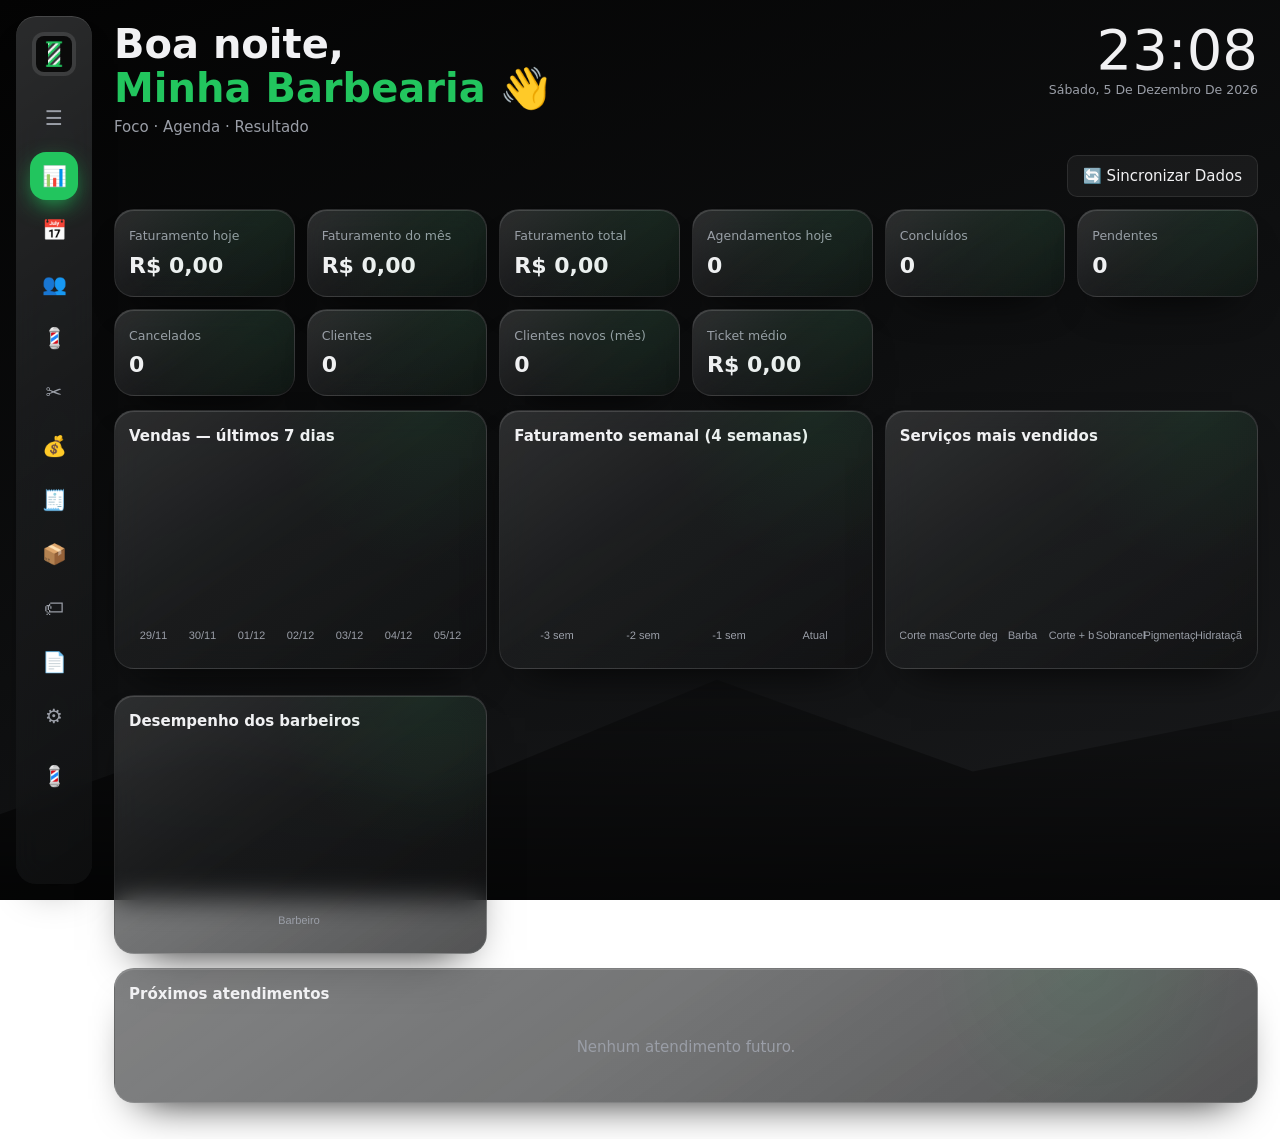
==== index.html @ fa01757b "Add files via upload" ====
<!DOCTYPE html><html lang="pt-BR"><head><meta charset="utf-8"><meta name="viewport" content="width=device-width,initial-scale=1,viewport-fit=cover"><title>Barber Dashboard PRO</title><link rel="manifest" href="manifest.json"><meta name="theme-color" content="#0a0a0a"><link rel="icon" href="assets/icons/icon-192.png"><link rel="apple-touch-icon" href="assets/icons/icon-192.png"><link rel="stylesheet" href="assets/css/style.css"></head><body>
<div id="splash"><b>BARBER</b><span>DASHBOARD PRO</span></div>
<aside id="side"><div class="brand"><img id="logo" alt=""><div><b id="bn">Barber Dashboard</b><small>PRO</small></div></div><nav id="nav"></nav></aside>
<main><div id="top"><div class="tl"><input id="gs" placeholder="Buscar cliente..."><div class="who"><span id="wn"></span><img id="wl" alt=""></div></div><div class="td"><div><h1 id="gr"></h1><p>Foco · Agenda · Resultado</p></div><div class="clk"><b id="ck"></b><small id="dt"></small></div></div></div><div id="synbar"><small id="syncinfo"></small><button id="sync" class="btn g" type="button">🔄 Sincronizar Dados</button></div><div id="view"></div></main><div id="modal" hidden></div><div id="toasts"></div>
<script src="assets/js/app.js"></script></body></html>
---- assets/css/style.css ----
:root{--bg:#0b0f1a;--card:#131a2b;--bd:#232d45;--tx:#e8ecf6;--mu:#8b97b5;--ac:#7c5cff;--ok:#22c55e;--er:#ef4444;--wa:#f59e0b}
[data-theme=light]{--bg:#f2f4fa;--card:#fff;--bd:#dde2ef;--tx:#151a2c;--mu:#5d6885}
*{box-sizing:border-box}body{margin:0;font:15px/1.5 system-ui,Segoe UI,Roboto,sans-serif;background:var(--bg);color:var(--tx);display:flex;min-height:100vh}
#splash{position:fixed;inset:0;background:#0b0f1a;color:#fff;display:flex;flex-direction:column;align-items:center;justify-content:center;z-index:99;transition:opacity .6s;letter-spacing:.3em}#splash b{font-size:34px}#splash span{font-size:12px;color:var(--ac)}#splash.off{opacity:0;pointer-events:none}
#side{width:230px;background:var(--card);border-right:1px solid var(--bd);padding:16px 10px;position:sticky;top:0;height:100vh;overflow:auto;flex:none}
.brand{display:flex;gap:10px;align-items:center;padding:4px 8px 16px}.brand img{width:38px;height:38px;border-radius:10px;object-fit:cover;background:var(--ac)}.brand small{display:block;color:var(--ac);font-weight:700;letter-spacing:.2em;font-size:10px}
#nav button{display:block;width:100%;text-align:left;background:none;border:0;color:var(--mu);padding:10px 12px;border-radius:10px;cursor:pointer;font:inherit;transition:.2s}#nav button:hover{background:var(--bg);color:var(--tx)}#nav button.on{background:var(--ac);color:#fff;box-shadow:0 6px 20px -8px var(--ac)}
main{flex:1;padding:22px;min-width:0;max-width:1200px}.bar{display:flex;gap:10px;align-items:center;flex-wrap:wrap;margin-bottom:14px}.bar h2{margin:0;flex:1}
.card{background:var(--card);border:1px solid var(--bd);border-radius:14px;padding:14px;margin-bottom:14px;overflow-x:auto;animation:in .3s}@keyframes in{from{opacity:0;transform:translateY(6px)}}
.grid{display:grid;grid-template-columns:repeat(auto-fit,minmax(170px,1fr));gap:12px;margin-bottom:14px}.kpi{background:var(--card);border:1px solid var(--bd);border-radius:14px;padding:14px}.kpi small{color:var(--mu)}.kpi b{display:block;font-size:22px;margin-top:2px}
.g2{display:grid;grid-template-columns:repeat(auto-fit,minmax(300px,1fr));gap:12px}canvas{width:100%;height:200px}
input,select,textarea{background:var(--bg);color:var(--tx);border:1px solid var(--bd);border-radius:10px;padding:9px 11px;font:inherit;max-width:100%}label{display:block;font-size:13px;color:var(--mu);margin:8px 0 3px}label input,label select,label textarea{width:100%;color:var(--tx)}
.btn{background:var(--ac);color:#fff;border:0;border-radius:10px;padding:9px 15px;cursor:pointer;font:inherit;transition:.2s}.btn:hover{filter:brightness(1.12);transform:translateY(-1px)}.btn.g{background:var(--bg);color:var(--tx);border:1px solid var(--bd)}.btn.d{background:var(--er)}
table{width:100%;border-collapse:collapse}th,td{text-align:left;padding:9px 8px;border-bottom:1px solid var(--bd);white-space:nowrap}th{color:var(--mu);font-size:12px;text-transform:uppercase}td.act{text-align:right}td.act button{background:none;border:0;cursor:pointer;color:var(--tx);font-size:15px;padding:2px 6px}
.tag{padding:2px 9px;border-radius:99px;font-size:12px;background:var(--bd)}.ok{background:#22c55e33;color:var(--ok)}.er{background:#ef444433;color:var(--er)}.wa{background:#f59e0b33;color:var(--wa)}
.empty{text-align:center;color:var(--mu);padding:30px}.mu{color:var(--mu)}
#modal{position:fixed;inset:0;background:#0009;display:flex;align-items:center;justify-content:center;z-index:50;padding:12px}#modal[hidden]{display:none}#modal .card{width:min(520px,100%);max-height:92vh;overflow:auto}.row2{display:grid;grid-template-columns:1fr 1fr;gap:10px}
#toasts{position:fixed;right:14px;bottom:14px;z-index:90}.toast{background:var(--ok);color:#fff;padding:10px 16px;border-radius:10px;margin-top:8px;animation:in .3s}.toast.e{background:var(--er)}
.swatch{display:flex;gap:8px;flex-wrap:wrap}.swatch button{width:32px;height:32px;border-radius:50%;border:2px solid var(--bd);cursor:pointer}
@media(max-width:760px){body{flex-direction:column}#side{position:fixed;bottom:0;top:auto;width:100%;height:auto;border:0;border-top:1px solid var(--bd);padding:6px;z-index:40}.brand{display:none}#nav{display:flex;overflow-x:auto;gap:4px}#nav button{white-space:nowrap;width:auto}main{padding:14px 12px 90px}.row2{grid-template-columns:1fr}}
/* ===== Layouts por tema ===== */
#top .tl,#top .td{display:none}#top{margin-bottom:16px}#side .brand div,#nav button span{display:none}#nav button i{font-style:normal;font-size:20px}
.hero{display:flex;justify-content:space-between;align-items:center;gap:12px}.hero .hi{font-size:60px}.hero h3{margin:0 0 4px;font-size:22px}
#side{z-index:5}#nav button{display:flex;align-items:center;justify-content:center;padding:0;text-align:center;width:48px;height:48px;border-radius:16px;flex:none}
@media(min-width:761px){#side{width:76px;margin:16px 0 16px 16px;height:calc(100vh - 32px);top:16px;border-radius:32px;padding:16px 10px;border:0;display:flex;flex-direction:column;align-items:center}.brand{padding:0 0 18px}.brand img{width:44px;height:44px;border-radius:50%}#nav{display:flex;flex-direction:column;gap:6px}}
/* CLARO: layout estilo painel branco + barra lateral preta */
body[data-theme=light]{--bg:#fff;--card:#f4f5f7;--bd:#e6e8ee;--tx:#111;--mu:#7a8194;--ac:#111827;background:#e9ebf0}
body[data-theme=light] #side{background:#0c0c0c}body[data-theme=light] #nav button{color:#9aa0ad}body[data-theme=light] #nav button:hover{background:#262626;color:#fff}body[data-theme=light] #nav button.on{background:#fff;color:#000;box-shadow:none}
body[data-theme=light] main{background:#fff;border-radius:28px;margin:16px;padding:22px;box-shadow:0 20px 50px -30px #0005}
body[data-theme=light] .card,body[data-theme=light] .kpi{border:0;border-radius:20px;box-shadow:none}body[data-theme=light] .kpi{background:#f4f5f7}
body[data-theme=light] #top .tl{display:flex;gap:12px;align-items:center;justify-content:space-between}#gs{width:min(320px,100%);border-radius:99px;background:var(--card);border:0}.who{display:flex;gap:10px;align-items:center;font-size:13px}.who img{width:36px;height:36px;border-radius:50%;object-fit:cover}
body[data-theme=light] .dw{display:grid;grid-template-columns:1fr 290px;gap:14px}.dl{grid-column:1;grid-row:1;min-width:0}.dr{grid-column:2;grid-row:1}
body[data-theme=light] .dr .grid{grid-template-columns:1fr;margin:0}body[data-theme=light] .dr .kpi{display:flex;justify-content:space-between;align-items:center;padding:12px 14px}body[data-theme=light] .dr .kpi b{font-size:17px;margin:0}
/* ESCURO: layout estilo widgets de vidro, saudação e relógio */
body[data-theme=dark]{--bg:rgba(255,255,255,.06);--card:rgba(24,20,56,.55);--bd:rgba(255,255,255,.09);--tx:#eef0ff;--mu:#9aa0c8;background:linear-gradient(165deg,#07061a,#140c33 50%,#2a1650) fixed}
body[data-theme=dark]::before{content:"";position:fixed;left:0;right:0;bottom:0;height:34vh;background:linear-gradient(#0000,#0a0618cc);clip-path:polygon(0 70%,18% 40%,32% 62%,55% 20%,75% 55%,100% 30%,100% 100%,0 100%);pointer-events:none}
body[data-theme=dark] main{position:relative}
body[data-theme=dark] #side,body[data-theme=dark] .card,body[data-theme=dark] .kpi{backdrop-filter:blur(14px);-webkit-backdrop-filter:blur(14px);border-radius:20px}
body[data-theme=dark] #nav button.on{box-shadow:0 8px 24px -6px var(--ac)}
body[data-theme=dark] #top .td{display:flex;justify-content:space-between;align-items:flex-start;gap:16px}.td h1{margin:0;font-size:40px;line-height:1.1}.td h1 span{color:var(--ac)}.td p{color:var(--mu);margin:6px 0 0}.clk{text-align:right}.clk b{font-size:56px;font-weight:300;display:block;line-height:1}.clk small{color:var(--mu);text-transform:capitalize}
body[data-theme=dark] .hero{display:none}body[data-theme=dark] .dw{display:flex;flex-direction:column}body[data-theme=dark] .dr{order:-1}
@media(max-width:760px){#side{left:8px;right:8px;bottom:8px;width:auto;border-radius:22px;border:0}#nav button{width:46px;height:44px}body[data-theme=light] main{margin:8px 8px 96px;padding:14px;border-radius:22px}body[data-theme=light] .dw{grid-template-columns:1fr}body[data-theme=light] .dr{grid-column:1;grid-row:1}body[data-theme=light] .dl{grid-row:2}.td h1{font-size:26px!important}.clk b{font-size:34px!important}.hero .hi{font-size:40px}}
/* ===== v3: preto/grafite + dourado, menu expansível, cards brilhantes ===== */
#splash{background:#000}#splash span{color:#d9ad3c}
body[data-theme=dark]{--bg:rgba(255,255,255,.05);--card:rgba(28,29,32,.62);--bd:rgba(255,255,255,.09);--tx:#f1f1f3;--mu:#9a9ea7;--ac:#d9ad3c;background:linear-gradient(160deg,#030303,#0e0f10 50%,#1a1b1d) fixed}
body[data-theme=dark]::before{background:linear-gradient(#0000,#000000b0);clip-path:polygon(0 72%,16% 48%,34% 66%,56% 28%,76% 58%,100% 38%,100% 100%,0 100%)}
body[data-theme=dark] #nav button.on,body[data-theme=dark] .btn:not(.g):not(.d){color:#111}
.card,.kpi{position:relative}.card::after,.kpi::after{content:"";position:absolute;inset:0;border-radius:inherit;pointer-events:none;background:radial-gradient(280px circle at var(--mx,85%) var(--my,0%),color-mix(in srgb,var(--ac) 22%,transparent),transparent 62%)}
.card:hover,.kpi:hover{border-color:color-mix(in srgb,var(--ac) 50%,transparent)}
body[data-theme=dark] .card,body[data-theme=dark] .kpi,body[data-theme=dark] #side{background:linear-gradient(145deg,rgba(255,255,255,.10),rgba(255,255,255,.02) 45%,rgba(0,0,0,.28)),var(--card);box-shadow:inset 0 1px 0 rgba(255,255,255,.14),0 22px 44px -26px #000}
body[data-theme=dark] .btn:not(.g):not(.d){background:linear-gradient(135deg,color-mix(in srgb,var(--ac) 70%,#fff),var(--ac) 55%,color-mix(in srgb,var(--ac) 70%,#000));box-shadow:0 8px 22px -10px var(--ac)}
body[data-theme=light] .card,body[data-theme=light] .kpi{background:linear-gradient(145deg,#fff,#eceef3);box-shadow:inset 0 1px 0 #fff,0 12px 30px -20px #0006}
body[data-theme=light] .btn:not(.g):not(.d){background:linear-gradient(135deg,color-mix(in srgb,var(--ac) 80%,#fff),var(--ac))}
#side,#nav button{transition:width .25s,background .2s}#nav #tg{margin-bottom:4px}
body[data-theme=light] #side .brand{color:#fff}#nav #ins{margin-top:6px}
@media(min-width:761px){body.exp #side{width:230px;align-items:stretch}body.exp #nav button{width:100%;justify-content:flex-start;gap:12px;padding:0 14px}body.exp #nav button span{display:inline}body.exp #side .brand{justify-content:flex-start;padding-left:4px}body.exp #side .brand div{display:block}
main{margin-left:auto;margin-right:auto;width:100%}body[data-theme=light] main{margin:16px auto}}
@media(max-width:760px){#nav #tg{display:none}}
/* ===== v4: padrão verde, brilho discreto, logo, selects legíveis, status ===== */
#splash span{color:#22c55e}
body[data-theme=dark]{color-scheme:dark;--ac:#22c55e}body[data-theme=light]{color-scheme:light;--ac:#16a34a}
select option{background:#1a1b1d;color:#f1f1f3}body[data-theme=light] select option{background:#fff;color:#111}
.card::after,.kpi::after{background:radial-gradient(240px circle at var(--mx,85%) var(--my,0%),color-mix(in srgb,var(--ac) 8%,transparent),transparent 65%)}
.card:hover,.kpi:hover{border-color:color-mix(in srgb,var(--ac) 22%,var(--bd))}
.brand img{object-fit:contain!important;background:rgba(255,255,255,.1)!important;padding:4px;border-radius:12px!important}
.who img{object-fit:contain;background:#fff;border:1px solid var(--bd);border-radius:10px;padding:2px}
.stsel{border-radius:99px;padding:4px 10px;font-size:12px;cursor:pointer;border:1px solid var(--bd);background:var(--bg);color:var(--tx)}
.s-concluido{border-color:var(--ok);color:var(--ok)}.s-cancelado,.s-faltou{border-color:var(--er);color:var(--er)}.s-aguardando{border-color:var(--wa);color:var(--wa)}

#synbar{display:flex;justify-content:flex-end;align-items:center;gap:12px;margin:0 0 12px}#synbar small{color:var(--mu)}#sync:disabled{opacity:.6;cursor:wait;transform:none}
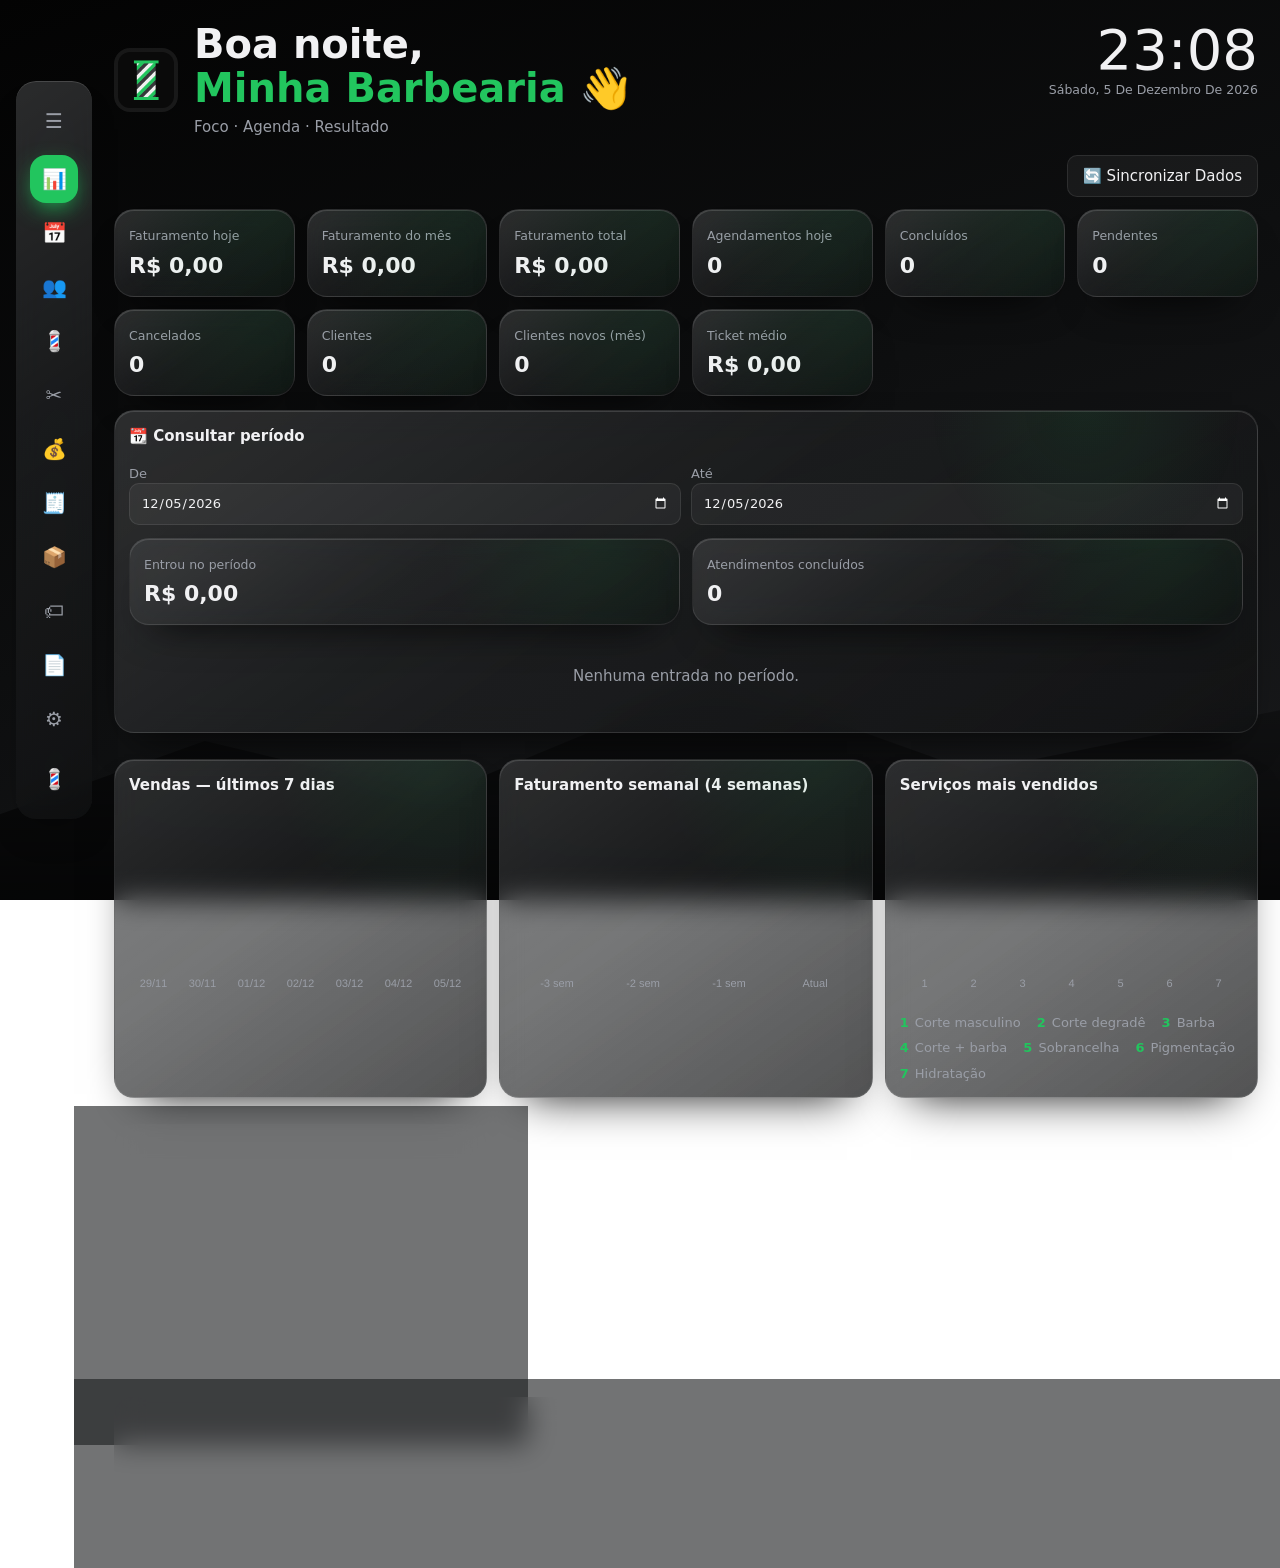
==== commit e2f28f15: "Add files via upload" ====
--- a/index.html
+++ b/index.html
@@ -1,5 +1,5 @@
 <!DOCTYPE html><html lang="pt-BR"><head><meta charset="utf-8"><meta name="viewport" content="width=device-width,initial-scale=1,viewport-fit=cover"><title>Barber Dashboard PRO</title><link rel="manifest" href="manifest.json"><meta name="theme-color" content="#0a0a0a"><link rel="icon" href="assets/icons/icon-192.png"><link rel="apple-touch-icon" href="assets/icons/icon-192.png"><link rel="stylesheet" href="assets/css/style.css"></head><body>
 <div id="splash"><b>BARBER</b><span>DASHBOARD PRO</span></div>
 <aside id="side"><div class="brand"><img id="logo" alt=""><div><b id="bn">Barber Dashboard</b><small>PRO</small></div></div><nav id="nav"></nav></aside>
-<main><div id="top"><div class="tl"><input id="gs" placeholder="Buscar cliente..."><div class="who"><span id="wn"></span><img id="wl" alt=""></div></div><div class="td"><div><h1 id="gr"></h1><p>Foco · Agenda · Resultado</p></div><div class="clk"><b id="ck"></b><small id="dt"></small></div></div></div><div id="synbar"><small id="syncinfo"></small><button id="sync" class="btn g" type="button">🔄 Sincronizar Dados</button></div><div id="view"></div></main><div id="modal" hidden></div><div id="toasts"></div>
+<main><div id="top"><div class="tl"><img class="hlogo" alt=""><input id="gs" placeholder="Buscar cliente..."><div class="who"><span id="wn"></span><img id="wl" alt=""></div></div><div class="td"><div class="hd"><img class="hlogo" alt=""><div><h1 id="gr"></h1><p>Foco · Agenda · Resultado</p></div></div><div class="clk"><b id="ck"></b><small id="dt"></small></div></div></div><div id="synbar"><small id="syncinfo"></small><button id="sync" class="btn g" type="button">🔄 Sincronizar Dados</button></div><div id="view"></div></main><div id="modal" hidden></div><div id="toasts"></div>
 <script src="assets/js/app.js"></script></body></html>
--- a/assets/css/style.css
+++ b/assets/css/style.css
@@ -68,3 +68,22 @@
 .s-concluido{border-color:var(--ok);color:var(--ok)}.s-cancelado,.s-faltou{border-color:var(--er);color:var(--er)}.s-aguardando{border-color:var(--wa);color:var(--wa)}
 
 #synbar{display:flex;justify-content:flex-end;align-items:center;gap:12px;margin:0 0 12px}#synbar small{color:var(--mu)}#sync:disabled{opacity:.6;cursor:wait;transform:none}
+
+.leg{display:flex;flex-wrap:wrap;gap:6px 16px;margin-top:10px;font-size:13px;color:var(--mu)}.leg b{color:var(--ac);margin-right:2px}
+.mrow{display:flex;gap:6px;margin:6px 0}.mrow>button{margin:0}.mrow>button:first-child{flex:1;text-align:left}.mrow>button:last-child{flex:none;white-space:nowrap}
+@media(min-width:761px){
+#side{position:fixed;left:0;top:50%;transform:translateY(-50%);height:auto;max-height:calc(100vh - 32px);margin:0 0 0 16px;overflow-y:auto;scrollbar-width:none;align-items:center;justify-content:center}
+#side::-webkit-scrollbar{display:none}
+#nav{align-items:center}
+body.exp #nav{align-items:stretch}
+body{padding-left:92px;transition:padding .25s}
+body.exp{padding-left:262px}
+}
+
+#fs{margin-bottom:14px}#lr[hidden]{display:none}
+
+#side .brand{display:none!important}
+.hd{display:flex;align-items:center;gap:16px;min-width:0}
+.hlogo{width:64px;height:64px;flex:none;object-fit:contain;border-radius:16px;padding:4px;background:rgba(255,255,255,.08)}
+body[data-theme=light] .hlogo{background:#fff;border:1px solid var(--bd)}
+@media(max-width:760px){.hlogo{width:48px;height:48px;border-radius:12px}.hd{gap:12px}}
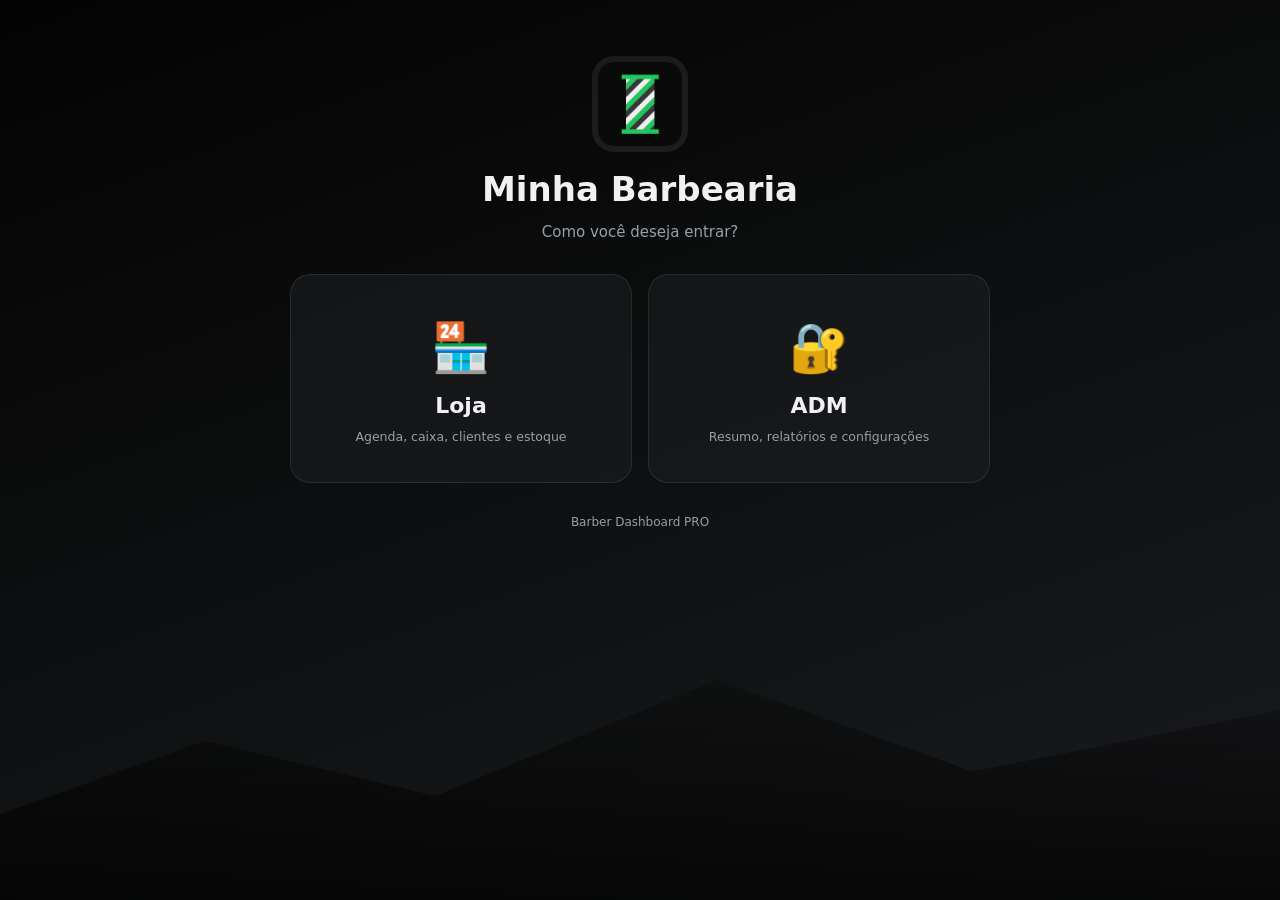
==== commit 2ae4b45d: "Add files via upload" ====
--- a/index.html
+++ b/index.html
@@ -1,5 +1,6 @@
-<!DOCTYPE html><html lang="pt-BR"><head><meta charset="utf-8"><meta name="viewport" content="width=device-width,initial-scale=1,viewport-fit=cover"><title>Barber Dashboard PRO</title><link rel="manifest" href="manifest.json"><meta name="theme-color" content="#0a0a0a"><link rel="icon" href="assets/icons/icon-192.png"><link rel="apple-touch-icon" href="assets/icons/icon-192.png"><link rel="stylesheet" href="assets/css/style.css"></head><body>
+<!DOCTYPE html><html lang="pt-BR"><head><meta charset="utf-8"><meta name="viewport" content="width=device-width,initial-scale=1,viewport-fit=cover"><title>Barber Dashboard PRO</title><link rel="manifest" href="manifest.json"><meta name="theme-color" content="#0a0a0a"><link rel="icon" href="assets/icons/icon-192.png"><link rel="apple-touch-icon" href="assets/icons/icon-192.png"><link rel="stylesheet" href="assets/css/style.css"></head><body class="home">
 <div id="splash"><b>BARBER</b><span>DASHBOARD PRO</span></div>
+<div id="home"></div>
 <aside id="side"><div class="brand"><img id="logo" alt=""><div><b id="bn">Barber Dashboard</b><small>PRO</small></div></div><nav id="nav"></nav></aside>
-<main><div id="top"><div class="tl"><img class="hlogo" alt=""><input id="gs" placeholder="Buscar cliente..."><div class="who"><span id="wn"></span><img id="wl" alt=""></div></div><div class="td"><div class="hd"><img class="hlogo" alt=""><div><h1 id="gr"></h1><p>Foco · Agenda · Resultado</p></div></div><div class="clk"><b id="ck"></b><small id="dt"></small></div></div></div><div id="synbar"><small id="syncinfo"></small><button id="sync" class="btn g" type="button">🔄 Sincronizar Dados</button></div><div id="view"></div></main><div id="modal" hidden></div><div id="toasts"></div>
+<main><div id="top"><div class="tl"><img class="hlogo" alt=""><input id="gs" placeholder="Buscar cliente..."><div class="who"><span id="wn"></span><img id="wl" alt=""></div></div><div class="td"><div class="hd"><img class="hlogo" alt=""><div><h1 id="gr"></h1><p>Foco · Agenda · Resultado</p></div></div><div class="clk"><b id="ck"></b><small id="dt"></small></div></div></div><div id="synbar"><b id="lojatag"></b><small id="syncinfo"></small><button id="sync" class="btn g" type="button">🔄 Sincronizar Dados</button></div><div id="view"></div></main><div id="modal" hidden></div><div id="toasts"></div>
 <script src="assets/js/app.js"></script></body></html>
--- a/assets/css/style.css
+++ b/assets/css/style.css
@@ -87,3 +87,24 @@
 .hlogo{width:64px;height:64px;flex:none;object-fit:contain;border-radius:16px;padding:4px;background:rgba(255,255,255,.08)}
 body[data-theme=light] .hlogo{background:#fff;border:1px solid var(--bd)}
 @media(max-width:760px){.hlogo{width:48px;height:48px;border-radius:12px}.hd{gap:12px}}
+
+#lq[hidden]{display:none}#nav #sup{margin-top:6px}
+
+/* ===== Multi-lojas: tela inicial, ADM, master ===== */
+body.home #side,body.home main{display:none}body:not(.home) #home{display:none}body.home{padding-left:0!important}
+#home{flex:1;min-width:0;position:relative}
+#mstr{position:fixed;top:0;right:0;width:64px;height:64px;opacity:0;background:transparent;border:0;cursor:default;z-index:30;-webkit-tap-highlight-color:transparent}
+.hm{max-width:1000px;margin:0 auto;padding:28px 16px 60px;width:100%}
+.hlg{width:96px;height:96px;object-fit:contain;border-radius:22px;padding:6px;background:rgba(255,255,255,.08);display:block;margin:28px auto 12px}
+body[data-theme=light] .hlg{background:#fff;border:1px solid var(--bd)}
+.hm h1{text-align:center;margin:0;font-size:34px}.hm>p.sub{text-align:center;margin:6px 0 0}
+.hcards{display:grid;grid-template-columns:repeat(auto-fit,minmax(250px,1fr));gap:16px;margin:30px auto;max-width:700px}
+.hc{display:flex;flex-direction:column;align-items:center;gap:6px;padding:36px 20px;border:1px solid var(--bd);border-radius:20px;background:var(--card);color:var(--tx);cursor:pointer;font:inherit;transition:.2s}
+.hc i{font-style:normal;font-size:48px}.hc b{font-size:22px}.hc small{color:var(--mu)}.hc:hover{transform:translateY(-3px);border-color:var(--ac);box-shadow:0 14px 34px -18px var(--ac)}
+.hf{text-align:center;font-size:12px;margin-top:30px}
+.ck{display:inline-flex;align-items:center;gap:6px;margin:4px 14px 4px 0;color:var(--tx)}.ck input{width:auto}
+.ah{display:flex;align-items:center;gap:12px;flex-wrap:wrap;margin-bottom:16px}.ah h2{margin:0;flex:1}
+#synbar #lojatag{margin-right:auto;color:var(--ac)}
+.rtot td{font-weight:700;border-top:2px solid var(--bd)}
+
+.row2[hidden]{display:none}
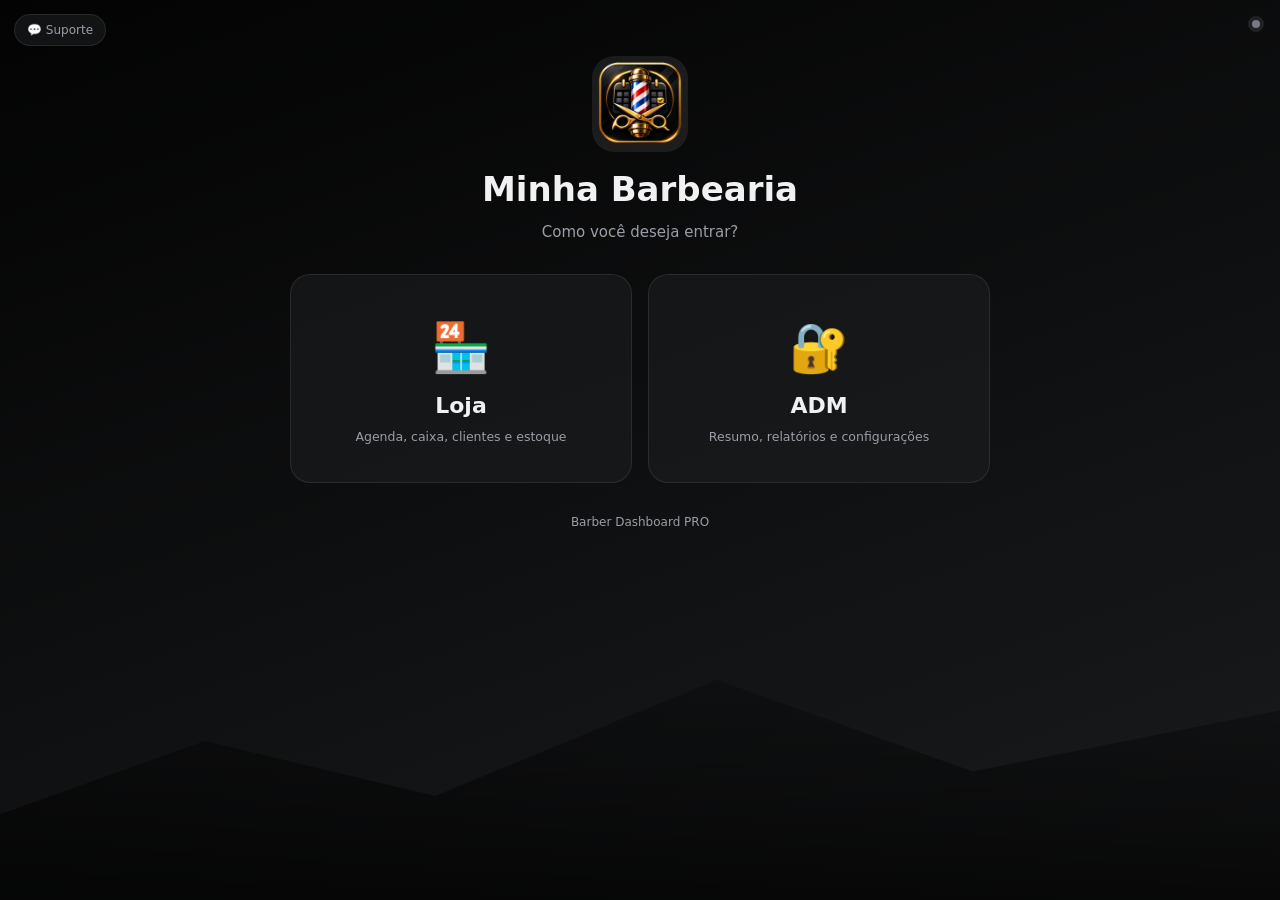
==== commit b7864c42: "Add files via upload" ====
--- a/index.html
+++ b/index.html
@@ -1,6 +1,7 @@
-<!DOCTYPE html><html lang="pt-BR"><head><meta charset="utf-8"><meta name="viewport" content="width=device-width,initial-scale=1,viewport-fit=cover"><title>Barber Dashboard PRO</title><link rel="manifest" href="manifest.json"><meta name="theme-color" content="#0a0a0a"><link rel="icon" href="assets/icons/icon-192.png"><link rel="apple-touch-icon" href="assets/icons/icon-192.png"><link rel="stylesheet" href="assets/css/style.css"></head><body class="home">
+<!DOCTYPE html><html lang="pt-BR"><head><meta charset="utf-8"><meta name="viewport" content="width=device-width,initial-scale=1,viewport-fit=cover"><title>Barber Dashboard PRO</title><link rel="manifest" href="manifest.json"><meta name="theme-color" content="#000000"><link rel="icon" type="image/png" sizes="48x48" href="assets/icons/favicon-48.png"><link rel="icon" type="image/png" sizes="192x192" href="assets/icons/icon-192.png"><link rel="apple-touch-icon" href="assets/icons/apple-touch-icon.png"><link rel="stylesheet" href="assets/css/style.css"></head><body class="home">
 <div id="splash"><b>BARBER</b><span>DASHBOARD PRO</span></div>
 <div id="home"></div>
+<button id="hsup" type="button">💬 Suporte</button>
 <aside id="side"><div class="brand"><img id="logo" alt=""><div><b id="bn">Barber Dashboard</b><small>PRO</small></div></div><nav id="nav"></nav></aside>
 <main><div id="top"><div class="tl"><img class="hlogo" alt=""><input id="gs" placeholder="Buscar cliente..."><div class="who"><span id="wn"></span><img id="wl" alt=""></div></div><div class="td"><div class="hd"><img class="hlogo" alt=""><div><h1 id="gr"></h1><p>Foco · Agenda · Resultado</p></div></div><div class="clk"><b id="ck"></b><small id="dt"></small></div></div></div><div id="synbar"><b id="lojatag"></b><small id="syncinfo"></small><button id="sync" class="btn g" type="button">🔄 Sincronizar Dados</button></div><div id="view"></div></main><div id="modal" hidden></div><div id="toasts"></div>
 <script src="assets/js/app.js"></script></body></html>
--- a/assets/css/style.css
+++ b/assets/css/style.css
@@ -93,7 +93,8 @@
 /* ===== Multi-lojas: tela inicial, ADM, master ===== */
 body.home #side,body.home main{display:none}body:not(.home) #home{display:none}body.home{padding-left:0!important}
 #home{flex:1;min-width:0;position:relative}
-#mstr{position:fixed;top:0;right:0;width:64px;height:64px;opacity:0;background:transparent;border:0;cursor:default;z-index:30;-webkit-tap-highlight-color:transparent}
+#mstr{position:fixed;top:0;right:0;width:64px;height:64px;background:transparent;border:0;cursor:pointer;z-index:30;-webkit-tap-highlight-color:transparent}
+#mstr::after{content:"";position:absolute;top:20px;right:20px;width:8px;height:8px;border-radius:50%;background:var(--mu);opacity:.75;box-shadow:0 0 0 4px color-mix(in srgb,var(--mu) 20%,transparent);transition:.2s}#mstr:hover::after{opacity:1;background:var(--ac)}
 .hm{max-width:1000px;margin:0 auto;padding:28px 16px 60px;width:100%}
 .hlg{width:96px;height:96px;object-fit:contain;border-radius:22px;padding:6px;background:rgba(255,255,255,.08);display:block;margin:28px auto 12px}
 body[data-theme=light] .hlg{background:#fff;border:1px solid var(--bd)}
@@ -108,3 +109,12 @@
 .rtot td{font-weight:700;border-top:2px solid var(--bd)}
 
 .row2[hidden]{display:none}
+
+/* ===== Senhas sem autopreenchimento, lista de lojas, suporte na tela inicial ===== */
+[data-pw]{-webkit-text-security:disc;text-security:disc}
+.sl{display:flex;align-items:center;gap:12px;width:100%;height:60px;padding:0 14px;margin:8px 0;border:1px solid color-mix(in srgb,var(--sc) 35%,var(--bd));border-left:5px solid var(--sc);border-radius:14px;background:color-mix(in srgb,var(--sc) 13%,var(--card));color:var(--tx);font:inherit;font-weight:600;text-align:left;cursor:pointer;transition:.2s}
+.sl i{font-style:normal;flex:none;width:34px;height:34px;border-radius:10px;background:var(--sc);color:#fff;display:grid;place-items:center;font-size:15px}
+.sl span{flex:1;min-width:0;overflow:hidden;text-overflow:ellipsis;white-space:nowrap}.sl em{font-style:normal;color:var(--mu);font-size:22px}
+.sl:hover{transform:translateX(3px);background:color-mix(in srgb,var(--sc) 20%,var(--card))}
+#hsup{position:fixed;top:14px;left:14px;z-index:30;display:flex;align-items:center;gap:6px;padding:6px 12px;border-radius:99px;border:1px solid var(--bd);background:var(--card);color:var(--mu);font:inherit;font-size:12px;cursor:pointer;transition:.2s}
+#hsup:hover{color:var(--tx);border-color:var(--ac)}body:not(.home) #hsup{display:none}
